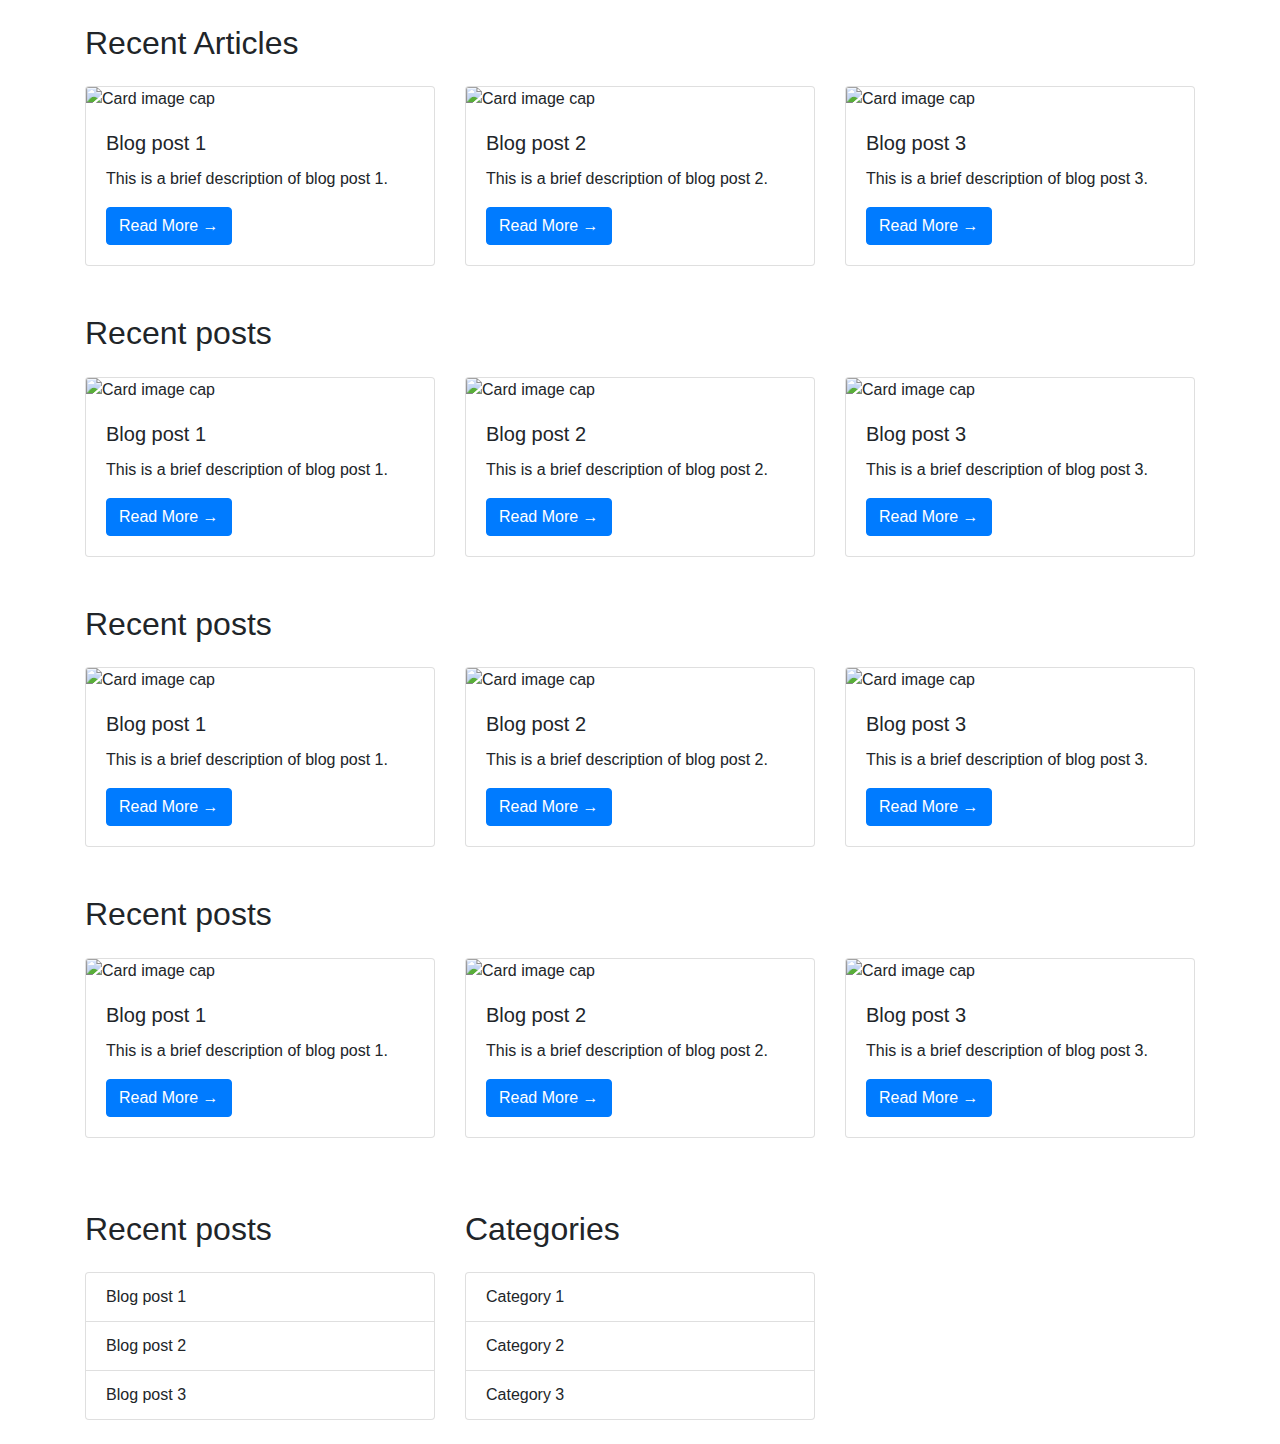
==== page/article.html @ 34cf0b9a "Blog page" ====
<!DOCTYPE html>
<html>
    <head>
        <title>My Blog Page</title>
        <!-- Bootstrap CSS -->
        <link rel="stylesheet" href="https://maxcdn.bootstrapcdn.com/bootstrap/4.5.0/css/bootstrap.min.css">
    </head>
    <body>
         <!-- Blog cards section -->
        <div class="container">
            <h2 class="my-4">Recent Articles</h2>
            <div class="row">
                <div class="col-md-4 mb-4">
                    <div class="card">
                        <img class="card-img-top" src="https://images.unsplash.com/photo-1581092918056-0c4c3acd3789?ixlib=rb-4.0.3&ixid=M3wxMjA3fDB8MHxzZWFyY2h8MzJ8fGVuZ2luZWVyaW5nfGVufDB8fDB8fHww&auto=format&fit=crop&w=600&q=60" alt="Card image cap">
                        <div class="card-body">
                            <h5 class="card-title">Blog post 1</h5>
                            <p class="card-text">This is a brief description of blog post 1.</p>
                            <a href="#" class="btn btn-primary">Read More &rarr;</a>
                        </div>
                     </div>
                </div>
                <div class="col-md-4 mb-4">
                    <div class="card">
                        <img class="card-img-top" src="https://images.unsplash.com/photo-1581091226825-a6a2a5aee158?ixlib=rb-4.0.3&ixid=M3wxMjA3fDB8MHxzZWFyY2h8MTh8fGVuZ2luZWVyaW5nfGVufDB8fDB8fHww&auto=format&fit=crop&w=600&q=60" alt="Card image cap">
                        <div class="card-body">
                            <h5 class="card-title">Blog post 2</h5>
                            <p class="card-text">This is a brief description of blog post 2.</p>
                            <a href="#" class="btn btn-primary">Read More &rarr;</a>
                        </div>
                     </div>
                </div>
                <div class="col-md-4 mb-4">
                    <div class="card">
                        <img class="card-img-top" src="https://images.unsplash.com/photo-1580983230712-f7d0f878bcc4?ixlib=rb-4.0.3&ixid=M3wxMjA3fDB8MHxzZWFyY2h8MzR8fGVuZ2luZWVyaW5nfGVufDB8fDB8fHww&auto=format&fit=crop&w=600&q=60" alt="Card image cap">
                        <div class="card-body">
                            <h5 class="card-title">Blog post 3</h5>
                            <p class="card-text">This is a brief description of blog post 3.</p>
                            <a href="#" class="btn btn-primary">Read More &rarr;</a>
                        </div>
                     </div>
                </div>
            </div>
        </div>

        <div class="container">
            <h2 class="my-4">Recent posts</h2>
            <div class="row">
                <div class="col-md-4 mb-4">
                    <div class="card">
                        <img class="card-img-top" src="https://images.unsplash.com/photo-1581092918056-0c4c3acd3789?ixlib=rb-4.0.3&ixid=M3wxMjA3fDB8MHxzZWFyY2h8MzJ8fGVuZ2luZWVyaW5nfGVufDB8fDB8fHww&auto=format&fit=crop&w=600&q=60" alt="Card image cap">
                        <div class="card-body">
                            <h5 class="card-title">Blog post 1</h5>
                            <p class="card-text">This is a brief description of blog post 1.</p>
                            <a href="#" class="btn btn-primary">Read More &rarr;</a>
                        </div>
                     </div>
                </div>
                <div class="col-md-4 mb-4">
                    <div class="card">
                        <img class="card-img-top" src="https://images.unsplash.com/photo-1581091226825-a6a2a5aee158?ixlib=rb-4.0.3&ixid=M3wxMjA3fDB8MHxzZWFyY2h8MTh8fGVuZ2luZWVyaW5nfGVufDB8fDB8fHww&auto=format&fit=crop&w=600&q=60" alt="Card image cap">
                        <div class="card-body">
                            <h5 class="card-title">Blog post 2</h5>
                            <p class="card-text">This is a brief description of blog post 2.</p>
                            <a href="#" class="btn btn-primary">Read More &rarr;</a>
                        </div>
                     </div>
                </div>
                <div class="col-md-4 mb-4">
                    <div class="card">
                        <img class="card-img-top" src="https://images.unsplash.com/photo-1580983230712-f7d0f878bcc4?ixlib=rb-4.0.3&ixid=M3wxMjA3fDB8MHxzZWFyY2h8MzR8fGVuZ2luZWVyaW5nfGVufDB8fDB8fHww&auto=format&fit=crop&w=600&q=60" alt="Card image cap">
                        <div class="card-body">
                            <h5 class="card-title">Blog post 3</h5>
                            <p class="card-text">This is a brief description of blog post 3.</p>
                            <a href="#" class="btn btn-primary">Read More &rarr;</a>
                        </div>
                     </div>
                </div>
            </div>
        </div>

        <div class="container">
            <h2 class="my-4">Recent posts</h2>
            <div class="row">
                <div class="col-md-4 mb-4">
                    <div class="card">
                        <img class="card-img-top" src="https://images.unsplash.com/photo-1581092918056-0c4c3acd3789?ixlib=rb-4.0.3&ixid=M3wxMjA3fDB8MHxzZWFyY2h8MzJ8fGVuZ2luZWVyaW5nfGVufDB8fDB8fHww&auto=format&fit=crop&w=600&q=60" alt="Card image cap">
                        <div class="card-body">
                            <h5 class="card-title">Blog post 1</h5>
                            <p class="card-text">This is a brief description of blog post 1.</p>
                            <a href="#" class="btn btn-primary">Read More &rarr;</a>
                        </div>
                     </div>
                </div>
                <div class="col-md-4 mb-4">
                    <div class="card">
                        <img class="card-img-top" src="https://images.unsplash.com/photo-1581091226825-a6a2a5aee158?ixlib=rb-4.0.3&ixid=M3wxMjA3fDB8MHxzZWFyY2h8MTh8fGVuZ2luZWVyaW5nfGVufDB8fDB8fHww&auto=format&fit=crop&w=600&q=60" alt="Card image cap">
                        <div class="card-body">
                            <h5 class="card-title">Blog post 2</h5>
                            <p class="card-text">This is a brief description of blog post 2.</p>
                            <a href="#" class="btn btn-primary">Read More &rarr;</a>
                        </div>
                     </div>
                </div>
                <div class="col-md-4 mb-4">
                    <div class="card">
                        <img class="card-img-top" src="https://images.unsplash.com/photo-1580983230712-f7d0f878bcc4?ixlib=rb-4.0.3&ixid=M3wxMjA3fDB8MHxzZWFyY2h8MzR8fGVuZ2luZWVyaW5nfGVufDB8fDB8fHww&auto=format&fit=crop&w=600&q=60" alt="Card image cap">
                        <div class="card-body">
                            <h5 class="card-title">Blog post 3</h5>
                            <p class="card-text">This is a brief description of blog post 3.</p>
                            <a href="#" class="btn btn-primary">Read More &rarr;</a>
                        </div>
                     </div>
                </div>
            </div>
        </div>

        <div class="container">
            <h2 class="my-4">Recent posts</h2>
            <div class="row">
                <div class="col-md-4 mb-4">
                    <div class="card">
                        <img class="card-img-top" src="https://images.unsplash.com/photo-1581092918056-0c4c3acd3789?ixlib=rb-4.0.3&ixid=M3wxMjA3fDB8MHxzZWFyY2h8MzJ8fGVuZ2luZWVyaW5nfGVufDB8fDB8fHww&auto=format&fit=crop&w=600&q=60" alt="Card image cap">
                        <div class="card-body">
                            <h5 class="card-title">Blog post 1</h5>
                            <p class="card-text">This is a brief description of blog post 1.</p>
                            <a href="#" class="btn btn-primary">Read More &rarr;</a>
                        </div>
                     </div>
                </div>
                <div class="col-md-4 mb-4">
                    <div class="card">
                        <img class="card-img-top" src="https://images.unsplash.com/photo-1581091226825-a6a2a5aee158?ixlib=rb-4.0.3&ixid=M3wxMjA3fDB8MHxzZWFyY2h8MTh8fGVuZ2luZWVyaW5nfGVufDB8fDB8fHww&auto=format&fit=crop&w=600&q=60" alt="Card image cap">
                        <div class="card-body">
                            <h5 class="card-title">Blog post 2</h5>
                            <p class="card-text">This is a brief description of blog post 2.</p>
                            <a href="#" class="btn btn-primary">Read More &rarr;</a>
                        </div>
                     </div>
                </div>
                <div class="col-md-4 mb-4">
                    <div class="card">
                        <img class="card-img-top" src="https://images.unsplash.com/photo-1580983230712-f7d0f878bcc4?ixlib=rb-4.0.3&ixid=M3wxMjA3fDB8MHxzZWFyY2h8MzR8fGVuZ2luZWVyaW5nfGVufDB8fDB8fHww&auto=format&fit=crop&w=600&q=60" alt="Card image cap">
                        <div class="card-body">
                            <h5 class="card-title">Blog post 3</h5>
                            <p class="card-text">This is a brief description of blog post 3.</p>
                            <a href="#" class="btn btn-primary">Read More &rarr;</a>
                        </div>
                     </div>
                </div>
            </div>
        </div>

        <!-- Sidebar section -->
        <div class="container my-4">
            <div class="row">
                <div class="col-md-4">
                    <h2 class="my-4">Recent posts</h2>
                    <ul class="list-group">
                        <li class="list-group-item">Blog post 1</li>
                        <li class="list-group-item">Blog post 2</li>
                        <li class="list-group-item">Blog post 3</li>
                    </ul>
                </div>
                <div class="col-md-4">
                    <h2 class="my-4">Categories</h2>
                    <ul class="list-group">
                        <li class="list-group-item">Category 1</li>
                        <li class="list-group-item">Category 2</li>
                        <li class="list-group-item">Category 3</li>
                    </ul>
                </div>
            </div>
        </div>

        <!-- Bootstrap JS -->
        <script src="https://code.jquery.com/jquery-3.5.1.slim.min.js"></script>
        <script src="https://cdn.jsdelivr.net/npm/popper.js@1.16.0/dist/umd/popper.min.js"></script>
        <script src="https://maxcdn.bootstrapcdn.com/bootstrap/4.5.0/js/bootstrap.min.js"></script>
    </body>
</html>
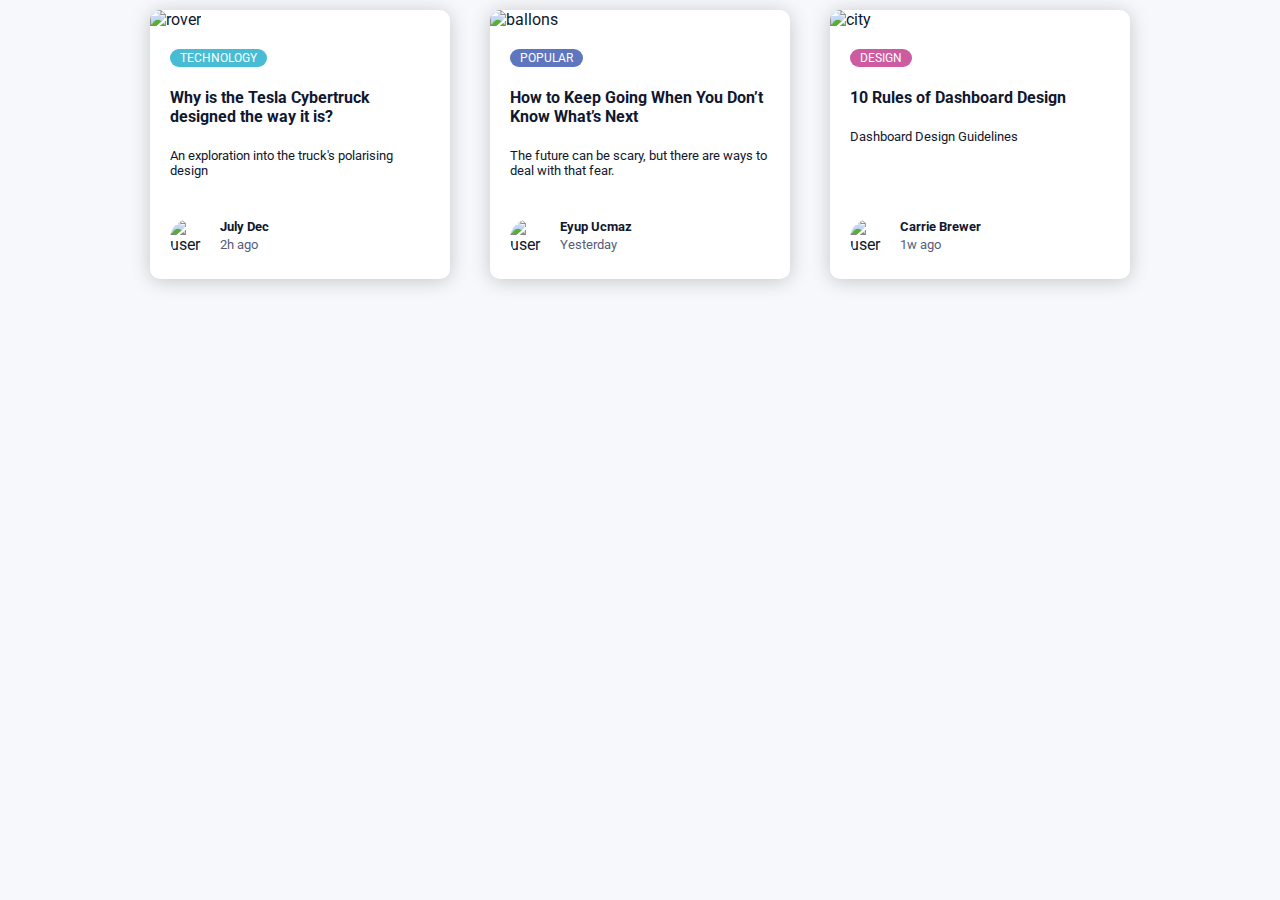
==== commit 171fe972: "content change" ====
--- a/page/article.html
+++ b/page/article.html
@@ -1,181 +1,77 @@
 <!DOCTYPE html>
-<html>
-    <head>
-        <title>My Blog Page</title>
-        <!-- Bootstrap CSS -->
-        <link rel="stylesheet" href="https://maxcdn.bootstrapcdn.com/bootstrap/4.5.0/css/bootstrap.min.css">
-    </head>
-    <body>
-         <!-- Blog cards section -->
-        <div class="container">
-            <h2 class="my-4">Recent Articles</h2>
-            <div class="row">
-                <div class="col-md-4 mb-4">
-                    <div class="card">
-                        <img class="card-img-top" src="https://images.unsplash.com/photo-1581092918056-0c4c3acd3789?ixlib=rb-4.0.3&ixid=M3wxMjA3fDB8MHxzZWFyY2h8MzJ8fGVuZ2luZWVyaW5nfGVufDB8fDB8fHww&auto=format&fit=crop&w=600&q=60" alt="Card image cap">
-                        <div class="card-body">
-                            <h5 class="card-title">Blog post 1</h5>
-                            <p class="card-text">This is a brief description of blog post 1.</p>
-                            <a href="#" class="btn btn-primary">Read More &rarr;</a>
-                        </div>
-                     </div>
-                </div>
-                <div class="col-md-4 mb-4">
-                    <div class="card">
-                        <img class="card-img-top" src="https://images.unsplash.com/photo-1581091226825-a6a2a5aee158?ixlib=rb-4.0.3&ixid=M3wxMjA3fDB8MHxzZWFyY2h8MTh8fGVuZ2luZWVyaW5nfGVufDB8fDB8fHww&auto=format&fit=crop&w=600&q=60" alt="Card image cap">
-                        <div class="card-body">
-                            <h5 class="card-title">Blog post 2</h5>
-                            <p class="card-text">This is a brief description of blog post 2.</p>
-                            <a href="#" class="btn btn-primary">Read More &rarr;</a>
-                        </div>
-                     </div>
-                </div>
-                <div class="col-md-4 mb-4">
-                    <div class="card">
-                        <img class="card-img-top" src="https://images.unsplash.com/photo-1580983230712-f7d0f878bcc4?ixlib=rb-4.0.3&ixid=M3wxMjA3fDB8MHxzZWFyY2h8MzR8fGVuZ2luZWVyaW5nfGVufDB8fDB8fHww&auto=format&fit=crop&w=600&q=60" alt="Card image cap">
-                        <div class="card-body">
-                            <h5 class="card-title">Blog post 3</h5>
-                            <p class="card-text">This is a brief description of blog post 3.</p>
-                            <a href="#" class="btn btn-primary">Read More &rarr;</a>
-                        </div>
-                     </div>
-                </div>
+<html lang="en">
+<head>
+    <meta charset="UTF-8">
+    <meta name="viewport" content="width=device-width, initial-scale=1.0">
+    <link rel="stylesheet" href="article.css">
+    <title>Document</title>
+</head>
+<body>
+    <div class="container">
+        <div class="card">
+          <div class="card-header">
+            <img src="https://c0.wallpaperflare.com/preview/483/210/436/car-green-4x4-jeep.jpg" alt="rover" />
+          </div>
+          <div class="card-body">
+            <span class="tag tag-teal">Technology</span>
+            <h4>
+              Why is the Tesla Cybertruck designed the way it
+              is?
+            </h4>
+            <p>
+              An exploration into the truck's polarising design
+            </p>
+            <div class="user">
+              <img src="https://yt3.ggpht.com/a/AGF-l7-0J1G0Ue0mcZMw-99kMeVuBmRxiPjyvIYONg=s900-c-k-c0xffffffff-no-rj-mo" alt="user" />
+              <div class="user-info">
+                <h5>July Dec</h5>
+                <small>2h ago</small>
+              </div>
             </div>
+          </div>
         </div>
-
-        <div class="container">
-            <h2 class="my-4">Recent posts</h2>
-            <div class="row">
-                <div class="col-md-4 mb-4">
-                    <div class="card">
-                        <img class="card-img-top" src="https://images.unsplash.com/photo-1581092918056-0c4c3acd3789?ixlib=rb-4.0.3&ixid=M3wxMjA3fDB8MHxzZWFyY2h8MzJ8fGVuZ2luZWVyaW5nfGVufDB8fDB8fHww&auto=format&fit=crop&w=600&q=60" alt="Card image cap">
-                        <div class="card-body">
-                            <h5 class="card-title">Blog post 1</h5>
-                            <p class="card-text">This is a brief description of blog post 1.</p>
-                            <a href="#" class="btn btn-primary">Read More &rarr;</a>
-                        </div>
-                     </div>
-                </div>
-                <div class="col-md-4 mb-4">
-                    <div class="card">
-                        <img class="card-img-top" src="https://images.unsplash.com/photo-1581091226825-a6a2a5aee158?ixlib=rb-4.0.3&ixid=M3wxMjA3fDB8MHxzZWFyY2h8MTh8fGVuZ2luZWVyaW5nfGVufDB8fDB8fHww&auto=format&fit=crop&w=600&q=60" alt="Card image cap">
-                        <div class="card-body">
-                            <h5 class="card-title">Blog post 2</h5>
-                            <p class="card-text">This is a brief description of blog post 2.</p>
-                            <a href="#" class="btn btn-primary">Read More &rarr;</a>
-                        </div>
-                     </div>
-                </div>
-                <div class="col-md-4 mb-4">
-                    <div class="card">
-                        <img class="card-img-top" src="https://images.unsplash.com/photo-1580983230712-f7d0f878bcc4?ixlib=rb-4.0.3&ixid=M3wxMjA3fDB8MHxzZWFyY2h8MzR8fGVuZ2luZWVyaW5nfGVufDB8fDB8fHww&auto=format&fit=crop&w=600&q=60" alt="Card image cap">
-                        <div class="card-body">
-                            <h5 class="card-title">Blog post 3</h5>
-                            <p class="card-text">This is a brief description of blog post 3.</p>
-                            <a href="#" class="btn btn-primary">Read More &rarr;</a>
-                        </div>
-                     </div>
-                </div>
+        <div class="card">
+          <div class="card-header">
+            <img src="https://www.newsbtc.com/wp-content/uploads/2020/06/mesut-kaya-LcCdl__-kO0-unsplash-scaled.jpg" alt="ballons" />
+          </div>
+          <div class="card-body">
+            <span class="tag tag-purple">Popular</span>
+            <h4>
+              How to Keep Going When You Don’t Know What’s Next
+            </h4>
+            <p>
+              The future can be scary, but there are ways to
+              deal with that fear.
+            </p>
+            <div class="user">
+              <img src="https://lh3.googleusercontent.com/ogw/ADGmqu8sn9zF15pW59JIYiLgx3PQ3EyZLFp5Zqao906l=s32-c-mo" alt="user" />
+              <div class="user-info">
+                <h5>Eyup Ucmaz</h5>
+                <small>Yesterday</small>
+              </div>
             </div>
+          </div>
         </div>
-
-        <div class="container">
-            <h2 class="my-4">Recent posts</h2>
-            <div class="row">
-                <div class="col-md-4 mb-4">
-                    <div class="card">
-                        <img class="card-img-top" src="https://images.unsplash.com/photo-1581092918056-0c4c3acd3789?ixlib=rb-4.0.3&ixid=M3wxMjA3fDB8MHxzZWFyY2h8MzJ8fGVuZ2luZWVyaW5nfGVufDB8fDB8fHww&auto=format&fit=crop&w=600&q=60" alt="Card image cap">
-                        <div class="card-body">
-                            <h5 class="card-title">Blog post 1</h5>
-                            <p class="card-text">This is a brief description of blog post 1.</p>
-                            <a href="#" class="btn btn-primary">Read More &rarr;</a>
-                        </div>
-                     </div>
-                </div>
-                <div class="col-md-4 mb-4">
-                    <div class="card">
-                        <img class="card-img-top" src="https://images.unsplash.com/photo-1581091226825-a6a2a5aee158?ixlib=rb-4.0.3&ixid=M3wxMjA3fDB8MHxzZWFyY2h8MTh8fGVuZ2luZWVyaW5nfGVufDB8fDB8fHww&auto=format&fit=crop&w=600&q=60" alt="Card image cap">
-                        <div class="card-body">
-                            <h5 class="card-title">Blog post 2</h5>
-                            <p class="card-text">This is a brief description of blog post 2.</p>
-                            <a href="#" class="btn btn-primary">Read More &rarr;</a>
-                        </div>
-                     </div>
-                </div>
-                <div class="col-md-4 mb-4">
-                    <div class="card">
-                        <img class="card-img-top" src="https://images.unsplash.com/photo-1580983230712-f7d0f878bcc4?ixlib=rb-4.0.3&ixid=M3wxMjA3fDB8MHxzZWFyY2h8MzR8fGVuZ2luZWVyaW5nfGVufDB8fDB8fHww&auto=format&fit=crop&w=600&q=60" alt="Card image cap">
-                        <div class="card-body">
-                            <h5 class="card-title">Blog post 3</h5>
-                            <p class="card-text">This is a brief description of blog post 3.</p>
-                            <a href="#" class="btn btn-primary">Read More &rarr;</a>
-                        </div>
-                     </div>
-                </div>
+        <div class="card">
+          <div class="card-header">
+            <img src="https://images6.alphacoders.com/312/thumb-1920-312773.jpg" alt="city" />
+          </div>
+          <div class="card-body">
+            <span class="tag tag-pink">Design</span>
+            <h4>
+              10 Rules of Dashboard Design
+            </h4>
+            <p>
+              Dashboard Design Guidelines
+            </p>
+            <div class="user">
+              <img src="https://studyinbaltics.ee/wp-content/uploads/2020/03/3799Ffxy.jpg" alt="user" />
+              <div class="user-info">
+                <h5>Carrie Brewer</h5>
+                <small>1w ago</small>
+              </div>
             </div>
+          </div>
         </div>
-
-        <div class="container">
-            <h2 class="my-4">Recent posts</h2>
-            <div class="row">
-                <div class="col-md-4 mb-4">
-                    <div class="card">
-                        <img class="card-img-top" src="https://images.unsplash.com/photo-1581092918056-0c4c3acd3789?ixlib=rb-4.0.3&ixid=M3wxMjA3fDB8MHxzZWFyY2h8MzJ8fGVuZ2luZWVyaW5nfGVufDB8fDB8fHww&auto=format&fit=crop&w=600&q=60" alt="Card image cap">
-                        <div class="card-body">
-                            <h5 class="card-title">Blog post 1</h5>
-                            <p class="card-text">This is a brief description of blog post 1.</p>
-                            <a href="#" class="btn btn-primary">Read More &rarr;</a>
-                        </div>
-                     </div>
-                </div>
-                <div class="col-md-4 mb-4">
-                    <div class="card">
-                        <img class="card-img-top" src="https://images.unsplash.com/photo-1581091226825-a6a2a5aee158?ixlib=rb-4.0.3&ixid=M3wxMjA3fDB8MHxzZWFyY2h8MTh8fGVuZ2luZWVyaW5nfGVufDB8fDB8fHww&auto=format&fit=crop&w=600&q=60" alt="Card image cap">
-                        <div class="card-body">
-                            <h5 class="card-title">Blog post 2</h5>
-                            <p class="card-text">This is a brief description of blog post 2.</p>
-                            <a href="#" class="btn btn-primary">Read More &rarr;</a>
-                        </div>
-                     </div>
-                </div>
-                <div class="col-md-4 mb-4">
-                    <div class="card">
-                        <img class="card-img-top" src="https://images.unsplash.com/photo-1580983230712-f7d0f878bcc4?ixlib=rb-4.0.3&ixid=M3wxMjA3fDB8MHxzZWFyY2h8MzR8fGVuZ2luZWVyaW5nfGVufDB8fDB8fHww&auto=format&fit=crop&w=600&q=60" alt="Card image cap">
-                        <div class="card-body">
-                            <h5 class="card-title">Blog post 3</h5>
-                            <p class="card-text">This is a brief description of blog post 3.</p>
-                            <a href="#" class="btn btn-primary">Read More &rarr;</a>
-                        </div>
-                     </div>
-                </div>
-            </div>
-        </div>
-
-        <!-- Sidebar section -->
-        <div class="container my-4">
-            <div class="row">
-                <div class="col-md-4">
-                    <h2 class="my-4">Recent posts</h2>
-                    <ul class="list-group">
-                        <li class="list-group-item">Blog post 1</li>
-                        <li class="list-group-item">Blog post 2</li>
-                        <li class="list-group-item">Blog post 3</li>
-                    </ul>
-                </div>
-                <div class="col-md-4">
-                    <h2 class="my-4">Categories</h2>
-                    <ul class="list-group">
-                        <li class="list-group-item">Category 1</li>
-                        <li class="list-group-item">Category 2</li>
-                        <li class="list-group-item">Category 3</li>
-                    </ul>
-                </div>
-            </div>
-        </div>
-
-        <!-- Bootstrap JS -->
-        <script src="https://code.jquery.com/jquery-3.5.1.slim.min.js"></script>
-        <script src="https://cdn.jsdelivr.net/npm/popper.js@1.16.0/dist/umd/popper.min.js"></script>
-        <script src="https://maxcdn.bootstrapcdn.com/bootstrap/4.5.0/js/bootstrap.min.js"></script>
-    </body>
+</body>
 </html>--- a/page/article.css
+++ b/page/article.css
@@ -0,0 +1,82 @@
+@import url("https://fonts.googleapis.com/css2?family=Roboto&display=swap");
+* {
+  box-sizing: border-box;
+}
+body {
+  display: flex;
+  justify-content: center;
+  align-items: center;
+  margin: 0;
+  background-color: #f7f8fc;
+  font-family: "Roboto", sans-serif;
+  color: #10182f;
+}
+.container {
+  display: flex;
+  width: 1040px;
+  justify-content: space-evenly;
+  flex-wrap: wrap;
+}
+.card {
+  margin: 10px;
+  background-color: #fff;
+  border-radius: 10px;
+  box-shadow: 0 2px 20px rgba(0, 0, 0, 0.2);
+  overflow: hidden;
+  width: 300px;
+}
+.card-header img {
+  width: 100%;
+  height: 200px;
+  object-fit: cover;
+}
+.card-body {
+  display: flex;
+  flex-direction: column;
+  justify-content: center;
+  align-items: flex-start;
+  padding: 20px;
+  min-height: 250px;
+}
+
+.tag {
+  background: #cccccc;
+  border-radius: 50px;
+  font-size: 12px;
+  margin: 0;
+  color: #fff;
+  padding: 2px 10px;
+  text-transform: uppercase;
+  cursor: pointer;
+}
+.tag-teal {
+  background-color: #47bcd4;
+}
+.tag-purple {
+  background-color: #5e76bf;
+}
+.tag-pink {
+  background-color: #cd5b9f;
+}
+
+.card-body p {
+  font-size: 13px;
+  margin: 0 0 40px;
+}
+.user {
+  display: flex;
+  margin-top: auto;
+}
+
+.user img {
+  border-radius: 50%;
+  width: 40px;
+  height: 40px;
+  margin-right: 10px;
+}
+.user-info h5 {
+  margin: 0;
+}
+.user-info small {
+  color: #545d7a;
+}
